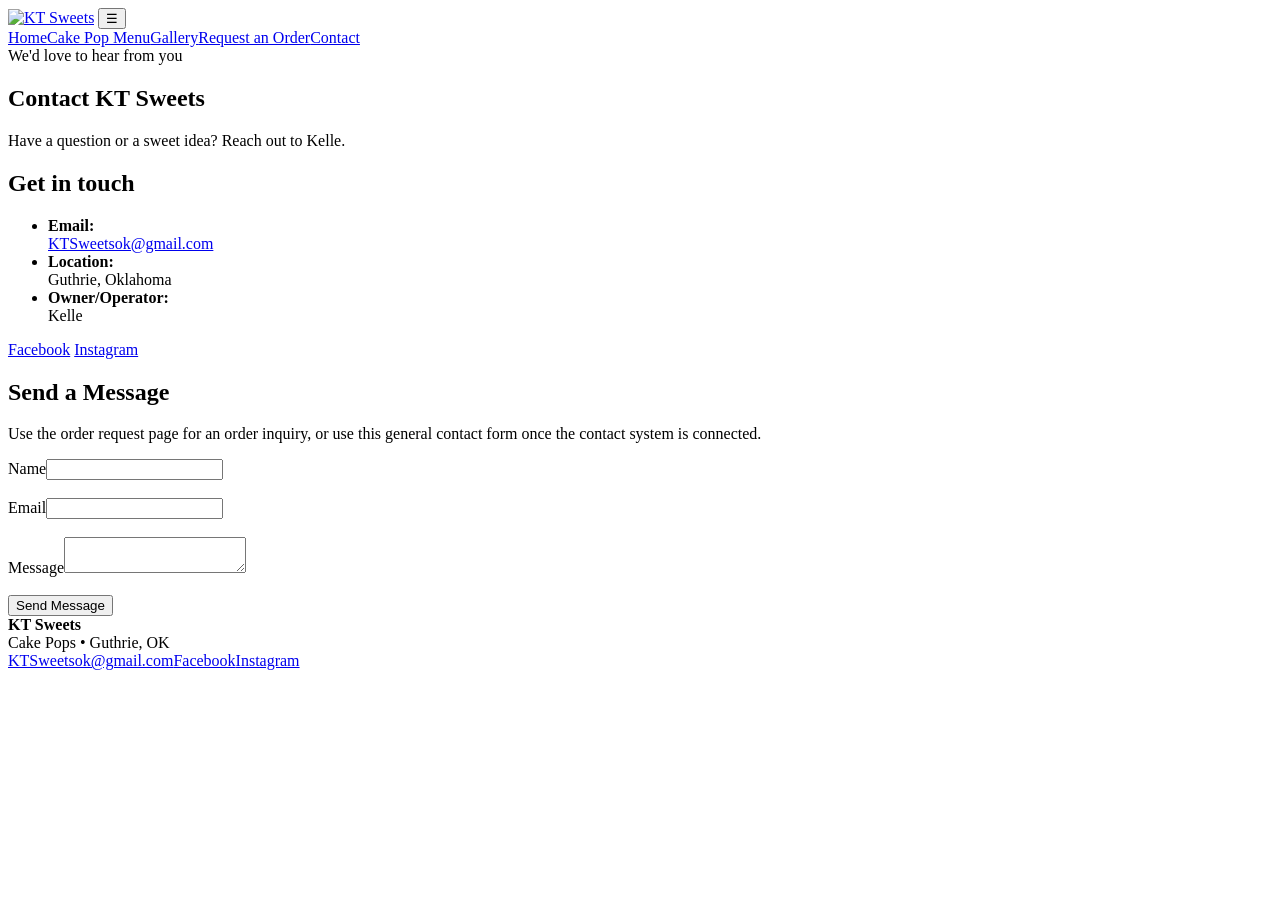
==== contact.html @ f4d9c0a3 "Add files via upload" ====
<!doctype html>
<html lang="en">
<head>
<meta charset="utf-8"><meta name="viewport" content="width=device-width, initial-scale=1">
<title>Contact KT Sweets</title>
<link rel="icon" href="assets/kt-sweets-logo.png"><link rel="stylesheet" href="css/style.css">
</head>
<body>
<header><div class="container nav">
<a class="brand" href="index.html"><img src="assets/kt-sweets-logo.png" alt="KT Sweets"></a>
<button class="menu-toggle" aria-label="Open navigation" aria-expanded="false">☰</button>
<nav class="nav-links" aria-label="Main navigation">
<a href="index.html">Home</a><a href="menu.html">Cake Pop Menu</a><a href="gallery.html">Gallery</a><a href="order.html">Request an Order</a><a class="active" href="contact.html">Contact</a>
</nav></div></header>

<main>
<section class="page-title"><div class="container">
<span class="kicker">We'd love to hear from you</span><h1>Contact KT Sweets</h1>
<p>Have a question or a sweet idea? Reach out to Kelle.</p>
</div></section>

<section class="section"><div class="container contact-grid">
<article class="card">
<h2>Get in touch</h2>
<ul class="info-list">
<li><strong>Email:</strong><br><a href="mailto:KTSweetsok@gmail.com">KTSweetsok@gmail.com</a></li>
<li><strong>Location:</strong><br>Guthrie, Oklahoma</li>
<li><strong>Owner/Operator:</strong><br>Kelle</li>
</ul>
<div class="socials">
<a href="https://www.facebook.com/profile.php?id=61594094414451" target="_blank" rel="noopener noreferrer" aria-label="KT Sweets on Facebook">Facebook</a>
<a href="https://www.instagram.com/ktsweetsok" target="_blank" rel="noopener noreferrer" aria-label="KT Sweets on Instagram">Instagram</a>
</div>
</article>

<div class="form-wrap">
<h2>Send a Message</h2>
<p>Use the order request page for an order inquiry, or use this general contact form once the contact system is connected.</p>
<form data-placeholder-form>
<div class="field"><label for="cname">Name</label><input id="cname" name="name" required></div><br>
<div class="field"><label for="cemail">Email</label><input id="cemail" name="email" type="email" required></div><br>
<div class="field"><label for="cmessage">Message</label><textarea id="cmessage" name="message" required></textarea></div><br>
<button class="btn" type="submit">Send Message</button>
<p class="form-message" hidden></p>
</form>
</div>
</div></section>
</main>
<footer><div class="container footer-inner"><div><strong>KT Sweets</strong><br><span class="small">Cake Pops • Guthrie, OK</span></div><div class="footer-links"><a href="mailto:KTSweetsok@gmail.com">KTSweetsok@gmail.com</a><a href="https://www.facebook.com/profile.php?id=61594094414451" target="_blank" rel="noopener noreferrer">Facebook</a><a href="https://www.instagram.com/ktsweetsok" target="_blank" rel="noopener noreferrer">Instagram</a></div></div></footer>
<script src="js/script.js"></script>
</body></html>
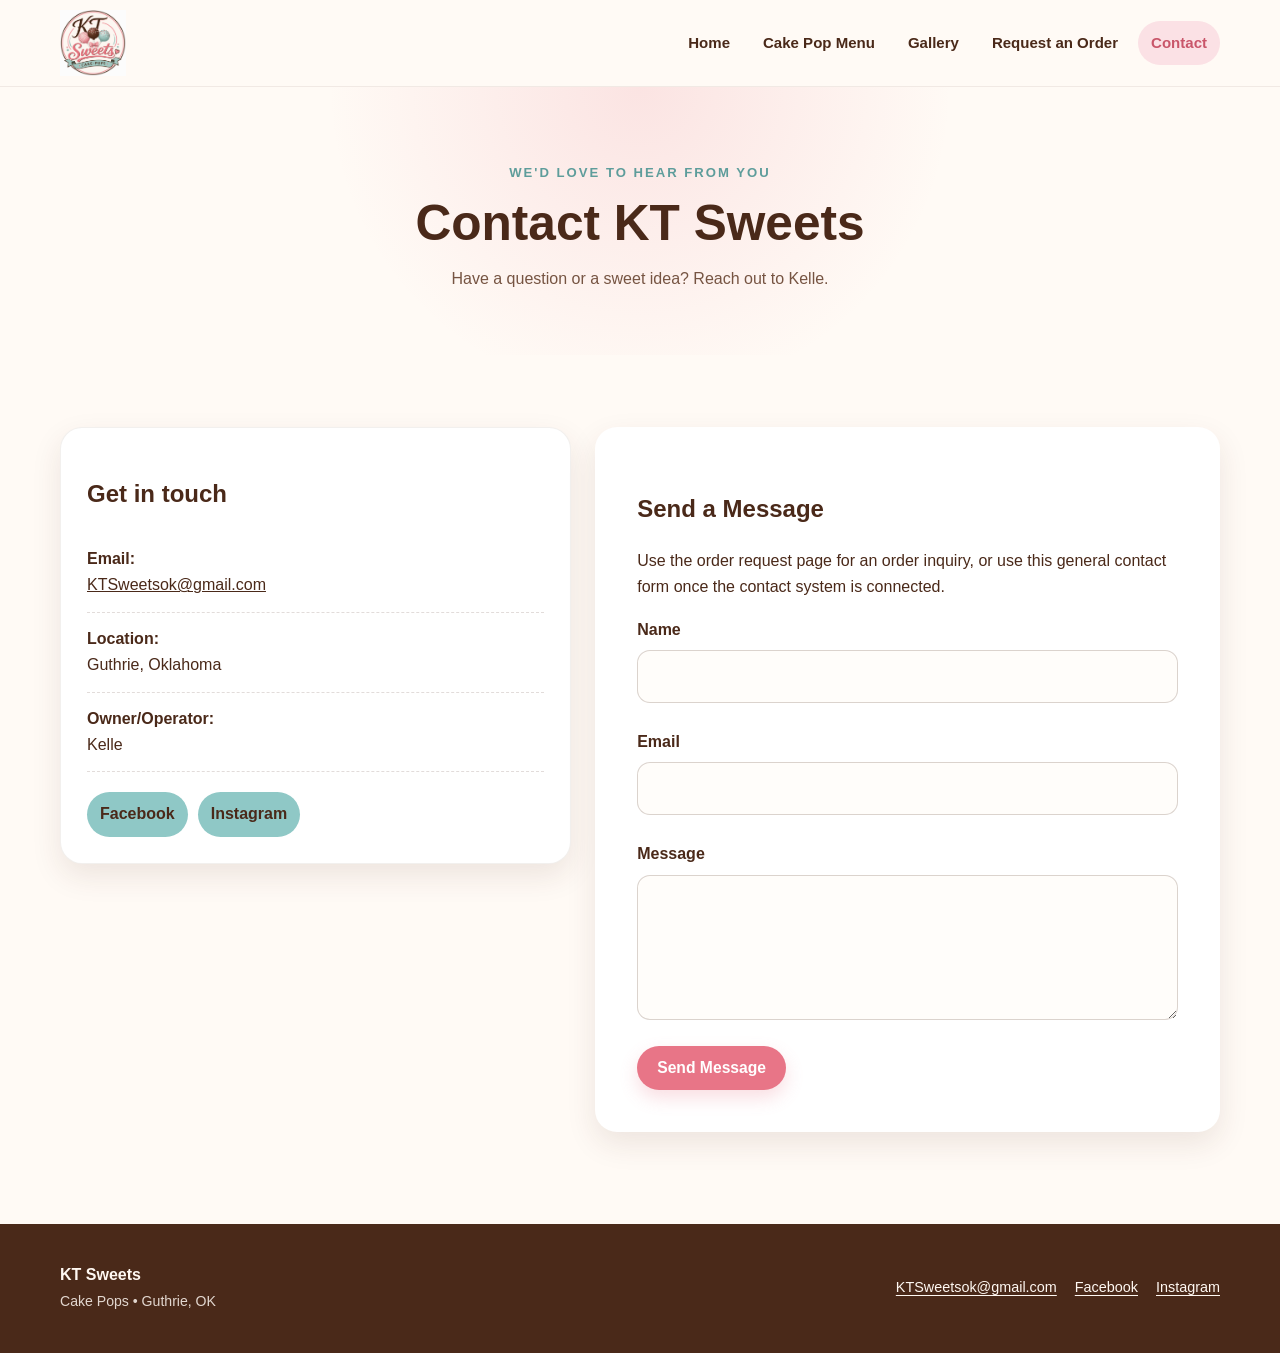
==== commit 5efec156: "Add files via upload" ====
--- a/contact.html
+++ b/contact.html
@@ -3,11 +3,11 @@
 <head>
 <meta charset="utf-8"><meta name="viewport" content="width=device-width, initial-scale=1">
 <title>Contact KT Sweets</title>
-<link rel="icon" href="assets/kt-sweets-logo.png"><link rel="stylesheet" href="css/style.css">
+<link rel="icon" href="kt-sweets-logo.png"><link rel="stylesheet" href="style.css">
 </head>
 <body>
 <header><div class="container nav">
-<a class="brand" href="index.html"><img src="assets/kt-sweets-logo.png" alt="KT Sweets"></a>
+<a class="brand" href="index.html"><img src="kt-sweets-logo.png" alt="KT Sweets"></a>
 <button class="menu-toggle" aria-label="Open navigation" aria-expanded="false">☰</button>
 <nav class="nav-links" aria-label="Main navigation">
 <a href="index.html">Home</a><a href="menu.html">Cake Pop Menu</a><a href="gallery.html">Gallery</a><a href="order.html">Request an Order</a><a class="active" href="contact.html">Contact</a>
@@ -47,5 +47,5 @@
 </div></section>
 </main>
 <footer><div class="container footer-inner"><div><strong>KT Sweets</strong><br><span class="small">Cake Pops • Guthrie, OK</span></div><div class="footer-links"><a href="mailto:KTSweetsok@gmail.com">KTSweetsok@gmail.com</a><a href="https://www.facebook.com/profile.php?id=61594094414451" target="_blank" rel="noopener noreferrer">Facebook</a><a href="https://www.instagram.com/ktsweetsok" target="_blank" rel="noopener noreferrer">Instagram</a></div></div></footer>
-<script src="js/script.js"></script>
+<script src="script.js"></script>
 </body></html>
--- a/style.css
+++ b/style.css
@@ -0,0 +1,533 @@
+
+:root {
+  --pink: #e87587;
+  --pink-dark: #c9566a;
+  --pink-light: #fbe1e5;
+  --teal: #8fc8c6;
+  --teal-dark: #5e9d9b;
+  --cream: #fffaf5;
+  --brown: #4a2919;
+  --brown-soft: #765442;
+  --white: #ffffff;
+  --shadow: 0 12px 30px rgba(74, 41, 25, .10);
+  --radius: 22px;
+  --max: 1160px;
+}
+
+* { box-sizing: border-box; }
+
+html { scroll-behavior: smooth; }
+
+body {
+  margin: 0;
+  font-family: "Trebuchet MS", "Segoe UI", Arial, sans-serif;
+  color: var(--brown);
+  background: var(--cream);
+  line-height: 1.65;
+}
+
+a { color: inherit; }
+
+.container {
+  width: min(calc(100% - 36px), var(--max));
+  margin-inline: auto;
+}
+
+header {
+  position: sticky;
+  top: 0;
+  z-index: 20;
+  background: rgba(255,250,245,.96);
+  backdrop-filter: blur(10px);
+  border-bottom: 1px solid rgba(74,41,25,.08);
+}
+
+.nav {
+  min-height: 86px;
+  display: flex;
+  align-items: center;
+  justify-content: space-between;
+  gap: 24px;
+}
+
+.brand {
+  display: flex;
+  align-items: center;
+  text-decoration: none;
+  font-weight: 900;
+  font-size: 1.2rem;
+}
+
+.brand img {
+  width: 66px;
+  height: 66px;
+  object-fit: contain;
+}
+
+.nav-links {
+  display: flex;
+  align-items: center;
+  gap: 7px;
+  flex-wrap: wrap;
+  justify-content: flex-end;
+}
+
+.nav-links a {
+  text-decoration: none;
+  padding: 10px 13px;
+  border-radius: 999px;
+  font-weight: 700;
+  font-size: .94rem;
+}
+
+.nav-links a:hover,
+.nav-links a.active {
+  background: var(--pink-light);
+  color: var(--pink-dark);
+}
+
+.menu-toggle {
+  display: none;
+  border: 0;
+  background: var(--pink-light);
+  color: var(--brown);
+  border-radius: 12px;
+  padding: 10px 12px;
+  font-size: 1.3rem;
+}
+
+.hero {
+  padding: 76px 0 68px;
+  background:
+    radial-gradient(circle at 10% 15%, rgba(232,117,135,.15), transparent 28%),
+    radial-gradient(circle at 90% 25%, rgba(143,200,198,.20), transparent 30%),
+    var(--cream);
+}
+
+.hero-grid {
+  display: grid;
+  grid-template-columns: 1.08fr .92fr;
+  align-items: center;
+  gap: 56px;
+}
+
+.hero h1 {
+  margin: 0 0 14px;
+  font-size: clamp(2.5rem, 6vw, 5.3rem);
+  line-height: .98;
+  letter-spacing: -2px;
+}
+
+.script {
+  color: var(--pink);
+  font-family: Georgia, "Times New Roman", serif;
+  font-style: italic;
+}
+
+.kicker {
+  display: inline-block;
+  color: var(--teal-dark);
+  font-weight: 900;
+  text-transform: uppercase;
+  letter-spacing: 2px;
+  font-size: .82rem;
+  margin-bottom: 12px;
+}
+
+.hero p {
+  font-size: 1.15rem;
+  max-width: 650px;
+  color: var(--brown-soft);
+}
+
+.hero-logo {
+  width: min(100%, 480px);
+  display: block;
+  margin-inline: auto;
+  filter: drop-shadow(0 20px 24px rgba(74,41,25,.12));
+}
+
+.buttons {
+  display: flex;
+  gap: 12px;
+  flex-wrap: wrap;
+  margin-top: 26px;
+}
+
+.btn {
+  display: inline-block;
+  text-decoration: none;
+  border: 0;
+  cursor: pointer;
+  padding: 13px 20px;
+  border-radius: 999px;
+  font-weight: 900;
+  font-size: .98rem;
+  background: var(--pink);
+  color: var(--white);
+  box-shadow: 0 8px 18px rgba(232,117,135,.24);
+}
+
+.btn:hover { background: var(--pink-dark); transform: translateY(-1px); }
+
+.btn.secondary {
+  background: var(--teal);
+  color: var(--brown);
+  box-shadow: 0 8px 18px rgba(94,157,155,.18);
+}
+
+.section { padding: 72px 0; }
+
+.section.alt { background: #fff3f1; }
+
+.section-head {
+  text-align: center;
+  max-width: 720px;
+  margin: 0 auto 38px;
+}
+
+.section-head h2,
+.page-title h1 {
+  margin: 0 0 10px;
+  font-size: clamp(2rem, 4vw, 3.1rem);
+  line-height: 1.1;
+}
+
+.section-head p,
+.page-title p {
+  color: var(--brown-soft);
+}
+
+.cards {
+  display: grid;
+  grid-template-columns: repeat(3, 1fr);
+  gap: 22px;
+}
+
+.card {
+  background: var(--white);
+  border: 1px solid rgba(74,41,25,.07);
+  border-radius: var(--radius);
+  box-shadow: var(--shadow);
+  padding: 26px;
+}
+
+.card h3 { margin-top: 0; }
+
+.photo-placeholder {
+  aspect-ratio: 4 / 3;
+  border-radius: 17px;
+  background:
+    linear-gradient(135deg, rgba(232,117,135,.22), rgba(143,200,198,.28)),
+    repeating-linear-gradient(45deg, rgba(255,255,255,.4) 0 10px, transparent 10px 20px);
+  display: grid;
+  place-items: center;
+  text-align: center;
+  padding: 20px;
+  color: var(--brown-soft);
+  font-weight: 800;
+}
+
+.photo-placeholder span {
+  background: rgba(255,255,255,.82);
+  border-radius: 999px;
+  padding: 8px 13px;
+}
+
+.page-title {
+  padding: 72px 0 46px;
+  text-align: center;
+  background:
+    radial-gradient(circle at 50% 0, rgba(232,117,135,.17), transparent 45%),
+    var(--cream);
+}
+
+.menu-grid {
+  display: grid;
+  grid-template-columns: repeat(2, 1fr);
+  gap: 22px;
+}
+
+.menu-list {
+  background: white;
+  border-radius: var(--radius);
+  padding: clamp(24px, 4vw, 34px);
+  box-shadow: var(--shadow);
+  border: 1px solid rgba(74,41,25,.07);
+}
+
+.menu-list.specialty { border-top: 5px solid var(--pink); }
+.menu-list:not(.specialty) { border-top: 5px solid var(--teal); }
+
+.menu-list-head {
+  display: flex;
+  justify-content: space-between;
+  align-items: flex-start;
+  gap: 20px;
+  border-bottom: 1px dashed rgba(74,41,25,.20);
+  padding-bottom: 18px;
+  margin-bottom: 12px;
+}
+
+.menu-list-head h2 { margin: 0; line-height: 1.1; }
+.menu-list-head .kicker { margin-bottom: 6px; }
+
+.menu-price {
+  color: var(--pink-dark);
+  font-weight: 900;
+  white-space: nowrap;
+  font-size: 1.35rem;
+  text-align: right;
+}
+
+.menu-price small {
+  display: block;
+  color: var(--brown-soft);
+  font-size: .75rem;
+  font-weight: 700;
+}
+
+.flavor-list {
+  list-style: none;
+  padding: 0;
+  margin: 0;
+}
+
+.flavor-list li {
+  padding: 10px 2px;
+  border-bottom: 1px solid rgba(74,41,25,.08);
+  font-weight: 700;
+}
+
+.flavor-list li:last-child { border-bottom: 0; }
+
+.flavor-list li::before {
+  content: "•";
+  color: var(--pink);
+  margin-right: 10px;
+}
+
+.menu-cta { margin-top: 52px; margin-bottom: 0; }
+
+.care-card {
+  display: grid;
+  grid-template-columns: .65fr 1.35fr;
+  gap: clamp(28px, 6vw, 70px);
+  align-items: start;
+}
+
+.care-card h2 { margin: 0; font-size: clamp(2rem, 4vw, 3.1rem); line-height: 1.1; }
+
+.care-list {
+  list-style: none;
+  margin: 0;
+  padding: 0;
+  background: white;
+  border-radius: var(--radius);
+  box-shadow: var(--shadow);
+}
+
+.care-list li { padding: 18px 22px; border-bottom: 1px dashed rgba(74,41,25,.16); }
+.care-list li:last-child { border-bottom: 0; }
+}
+
+.notice {
+  background: #e8f6f4;
+  border-left: 5px solid var(--teal-dark);
+  padding: 18px 20px;
+  border-radius: 14px;
+  margin-bottom: 28px;
+}
+
+.order-process-section { padding-bottom: 58px; }
+
+.process-steps {
+  list-style: none;
+  padding: 0;
+  margin: 0;
+  display: grid;
+  grid-template-columns: repeat(4, 1fr);
+  gap: 18px;
+  counter-reset: order-step;
+}
+
+.process-steps li {
+  background: var(--white);
+  border: 1px solid rgba(74,41,25,.07);
+  border-radius: var(--radius);
+  box-shadow: var(--shadow);
+  padding: 24px;
+}
+
+.step-number {
+  width: 42px;
+  height: 42px;
+  display: grid;
+  place-items: center;
+  margin-bottom: 18px;
+  border-radius: 50%;
+  background: var(--pink-light);
+  color: var(--pink-dark);
+  font-weight: 900;
+  font-size: 1.1rem;
+}
+
+.process-steps h3 { margin: 0 0 8px; }
+.process-steps p { margin: 0; color: var(--brown-soft); }
+
+.form-wrap {
+  max-width: 820px;
+  margin: 0 auto;
+  background: white;
+  border-radius: var(--radius);
+  box-shadow: var(--shadow);
+  padding: clamp(22px, 5vw, 42px);
+}
+
+.form-grid {
+  display: grid;
+  grid-template-columns: 1fr 1fr;
+  gap: 18px;
+}
+
+.field { display: flex; flex-direction: column; gap: 7px; }
+.field.full { grid-column: 1 / -1; }
+
+label { font-weight: 800; }
+
+input, textarea, select {
+  width: 100%;
+  border: 1px solid rgba(74,41,25,.20);
+  border-radius: 13px;
+  padding: 12px 14px;
+  font: inherit;
+  color: var(--brown);
+  background: #fffdfa;
+}
+
+textarea { min-height: 145px; resize: vertical; }
+
+input:focus, textarea:focus, select:focus {
+  outline: 3px solid rgba(232,117,135,.20);
+  border-color: var(--pink);
+}
+
+.gallery {
+  columns: 3 260px;
+  column-gap: 20px;
+}
+
+.gallery-item {
+  break-inside: avoid;
+  margin: 0 0 20px;
+  overflow: hidden;
+  background: var(--white);
+  border: 1px solid rgba(74,41,25,.07);
+  border-radius: 18px;
+  box-shadow: var(--shadow);
+}
+
+.gallery-item img {
+  width: 100%;
+  height: auto;
+  display: block;
+}
+
+.contact-grid {
+  display: grid;
+  grid-template-columns: .9fr 1.1fr;
+  gap: 24px;
+  align-items: start;
+}
+
+.info-list {
+  list-style: none;
+  padding: 0;
+  margin: 0;
+}
+
+.info-list li {
+  padding: 13px 0;
+  border-bottom: 1px dashed rgba(74,41,25,.16);
+}
+
+.socials {
+  display: flex;
+  flex-wrap: wrap;
+  gap: 10px;
+  margin-top: 20px;
+}
+
+.socials a {
+  text-decoration: none;
+  background: var(--teal);
+  padding: 9px 13px;
+  border-radius: 999px;
+  font-weight: 800;
+}
+
+footer {
+  background: var(--brown);
+  color: #fff8f2;
+  padding: 38px 0;
+  margin-top: 20px;
+}
+
+.footer-inner {
+  display: flex;
+  justify-content: space-between;
+  gap: 20px;
+  align-items: center;
+}
+
+.small { font-size: .88rem; opacity: .84; }
+
+.footer-links {
+  display: flex;
+  flex-wrap: wrap;
+  justify-content: flex-end;
+  gap: 10px 18px;
+  font-size: .9rem;
+}
+
+.footer-links a { color: #fff8f2; text-underline-offset: 3px; }
+.footer-links a:hover { color: var(--teal); }
+
+@media (max-width: 820px) {
+  .nav { min-height: 74px; }
+  .brand img { width: 56px; height: 56px; }
+  .menu-toggle { display: block; }
+  .nav-links {
+    display: none;
+    position: absolute;
+    left: 18px;
+    right: 18px;
+    top: 78px;
+    background: white;
+    padding: 12px;
+    border-radius: 18px;
+    box-shadow: var(--shadow);
+    flex-direction: column;
+    align-items: stretch;
+  }
+  .nav-links.open { display: flex; }
+  .nav-links a { text-align: center; }
+  .hero-grid, .contact-grid, .care-card { grid-template-columns: 1fr; }
+  .hero { padding-top: 48px; }
+  .hero-logo { max-width: 360px; order: -1; }
+  .cards, .menu-grid { grid-template-columns: 1fr; }
+  .process-steps { grid-template-columns: repeat(2, 1fr); }
+  .form-grid { grid-template-columns: 1fr; }
+  .field.full { grid-column: auto; }
+  .footer-inner { flex-direction: column; text-align: center; }
+  .footer-links { justify-content: center; }
+}
+
+@media (max-width: 460px) {
+  .container { width: min(calc(100% - 26px), var(--max)); }
+  .section { padding: 52px 0; }
+  .hero h1 { letter-spacing: -1px; }
+  .menu-list-head { flex-direction: column; }
+  .menu-price { text-align: left; }
+  .process-steps { grid-template-columns: 1fr; }
+}
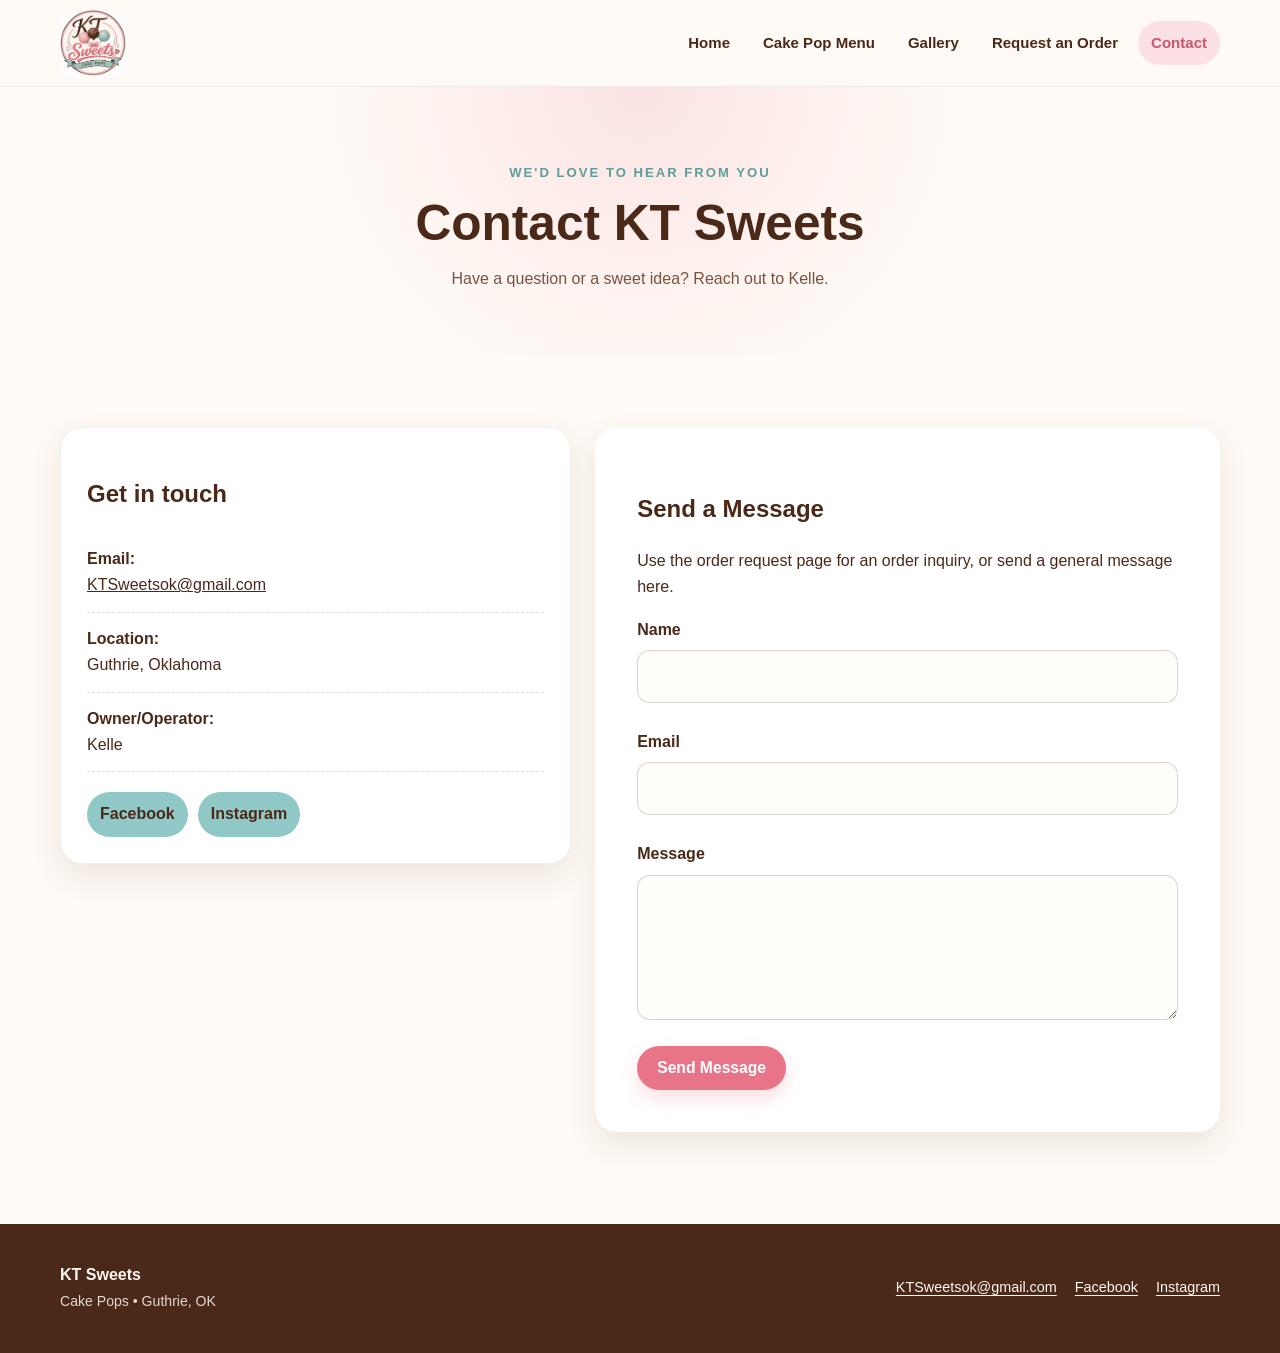
==== commit f8f69d82: "Add files via upload" ====
--- a/contact.html
+++ b/contact.html
@@ -35,13 +35,17 @@
 
 <div class="form-wrap">
 <h2>Send a Message</h2>
-<p>Use the order request page for an order inquiry, or use this general contact form once the contact system is connected.</p>
-<form data-placeholder-form>
+<p>Use the order request page for an order inquiry, or send a general message here.</p>
+<form data-email-form data-success-message="Thanks! Your message has been sent to KT Sweets." action="https://api.web3forms.com/submit" method="POST">
+<input type="hidden" name="access_key" value="497c3608-c327-4dd7-bb04-157f64e9da04">
+<input type="hidden" name="subject" value="New KT Sweets Contact Message">
+<input type="hidden" name="from_name" value="KT Sweets Website">
+<input class="botcheck" type="checkbox" name="botcheck" tabindex="-1" autocomplete="off">
 <div class="field"><label for="cname">Name</label><input id="cname" name="name" required></div><br>
 <div class="field"><label for="cemail">Email</label><input id="cemail" name="email" type="email" required></div><br>
 <div class="field"><label for="cmessage">Message</label><textarea id="cmessage" name="message" required></textarea></div><br>
 <button class="btn" type="submit">Send Message</button>
-<p class="form-message" hidden></p>
+<p class="form-message" role="status" aria-live="polite" hidden></p>
 </form>
 </div>
 </div></section>
--- a/style.css
+++ b/style.css
@@ -392,6 +392,7 @@
 
 .field { display: flex; flex-direction: column; gap: 7px; }
 .field.full { grid-column: 1 / -1; }
+.botcheck { display: none; }
 
 label { font-weight: 800; }
 
@@ -410,6 +411,21 @@
 input:focus, textarea:focus, select:focus {
   outline: 3px solid rgba(232,117,135,.20);
   border-color: var(--pink);
+}
+
+.form-message {
+  margin: 14px 0 0;
+  font-weight: 800;
+}
+
+.form-message[data-status="sending"] { color: var(--brown-soft); }
+.form-message[data-status="success"] { color: #28705f; }
+.form-message[data-status="error"] { color: #a13b4d; }
+
+.btn:disabled {
+  cursor: wait;
+  opacity: .7;
+  transform: none;
 }
 
 .gallery {
